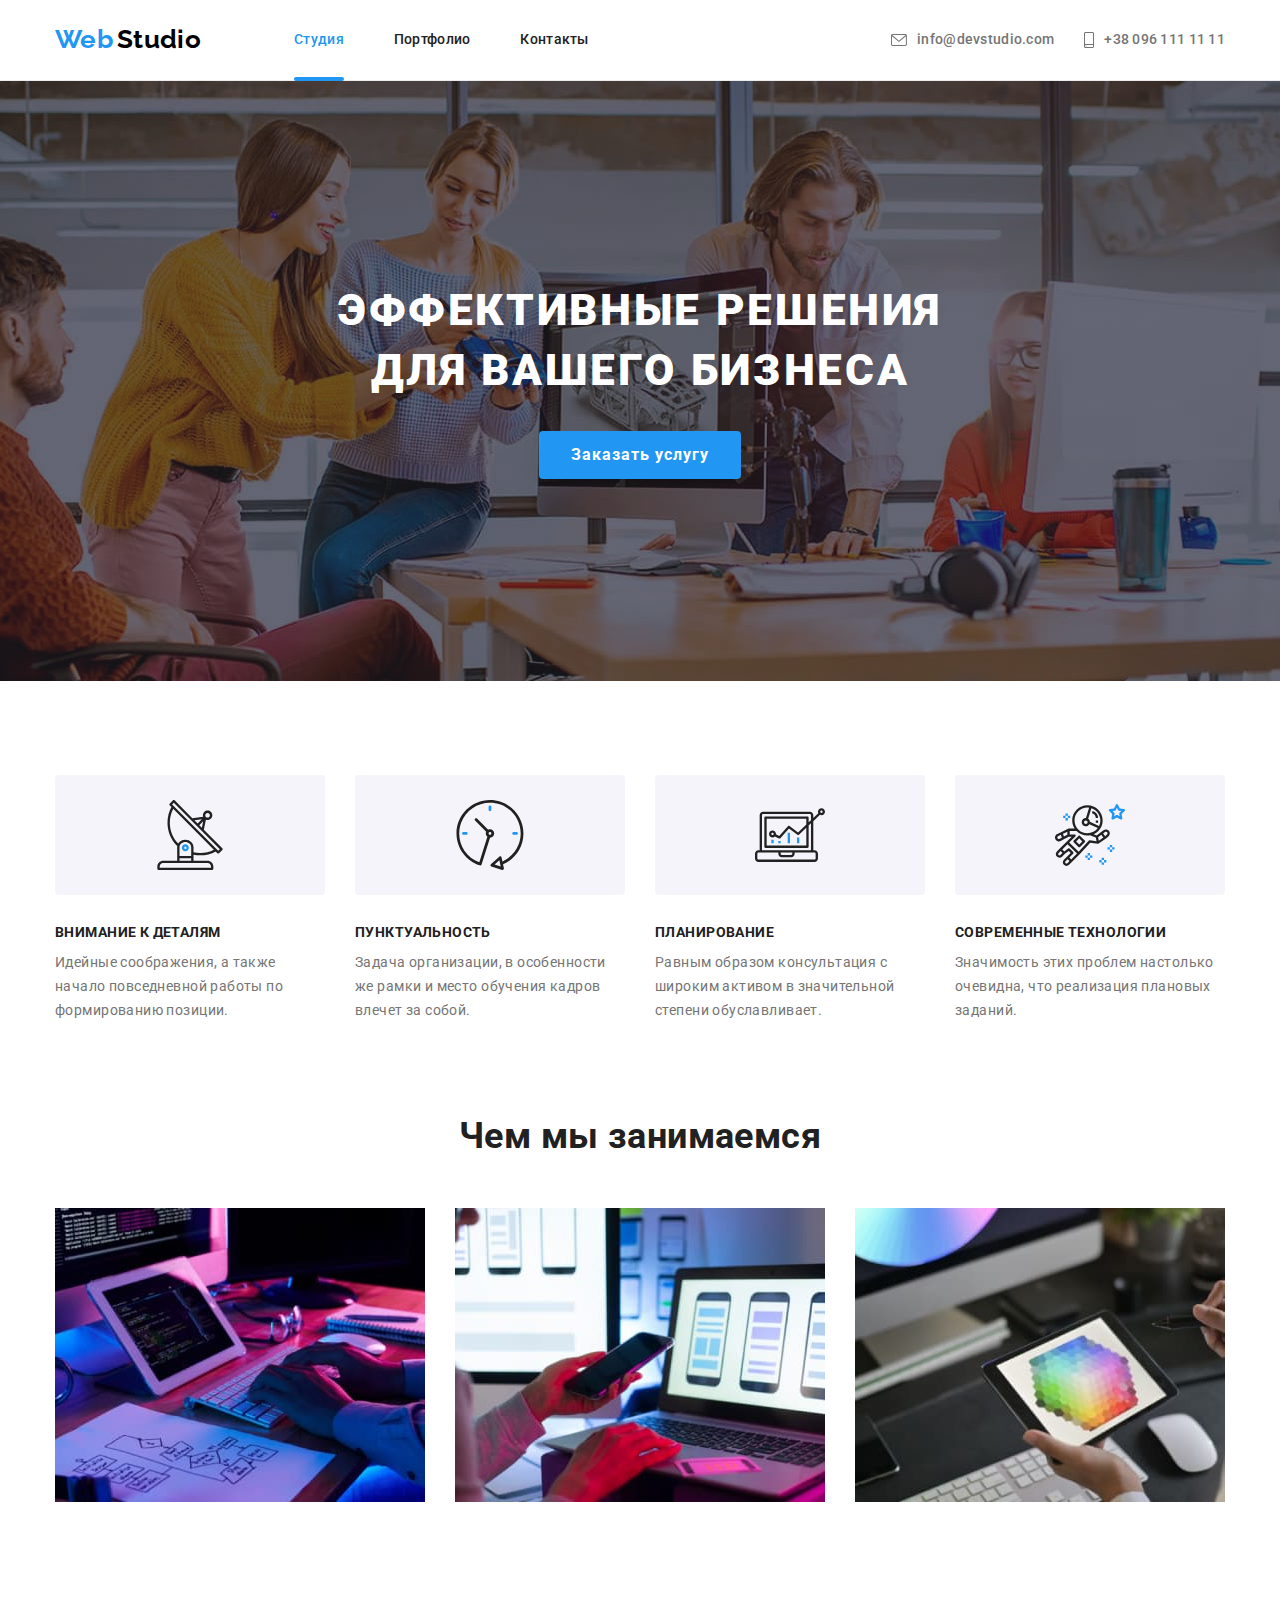
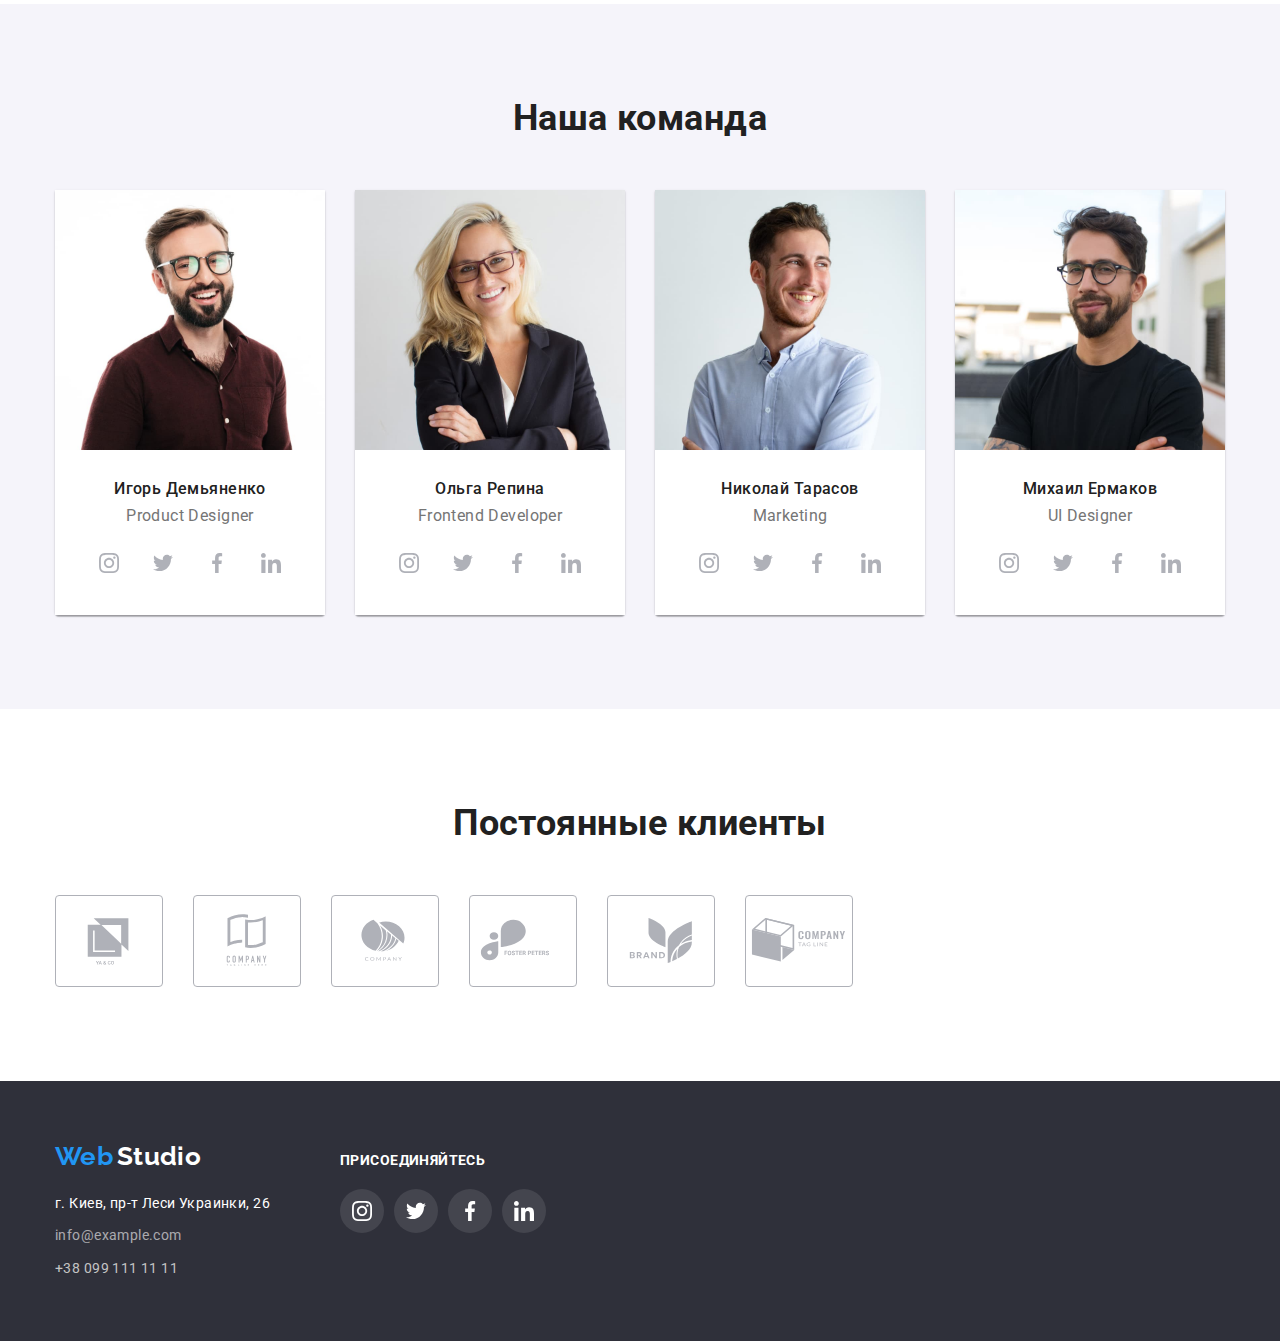
==== index.html @ 7cb58b2f "..." ====
<!DOCTYPE html>
<html lang="ru">
<head>
    <meta charset="UTF-8">
    <meta http-equiv="X-UA-Compatible" content="IE=edge">
    <meta name="viewport" content="width=device-width, initial-scale=1.0">
    <title>Document</title>
    <link href="https://fonts.googleapis.com/css2?family=Raleway:wght@700&family=Roboto:wght@400;500;700;900&display=swap"
    rel="stylesheet"
    />
    <link
    rel="stylesheet"
    href="https://cdnjs.cloudflare.com/ajax/libs/modern-normalize/1.1.0/modern-normalize.min.css"
    />
    <link rel="stylesheet" href="./css/styles.css" />
</head>
<body>
    <header class="page-header">
        <!--Шапка-->
        <div class="container main-nav">
        <a href="/" class="logo">
        <span class="logo-web">Web</span>
        <span class="logo-studio">Studio</span>
        </a>
        <nav class="nav">
            <!-- Навигация на другие страницы -->
            <ul class="navigation list">
                <li class="nav-links"><a href="/" class="nav-site current">Студия</a></li>
                <li class="nav-links"><a href="./portfolio.html" class="nav-site">Портфолио</a></li>
                <li class="nav-links"><a href="" class="nav-site">Контакты</a></li>
            </ul>
        </nav>
        <ul class="contacts list">
            <!--Контакты-->
            <li><a href="mailto:info@devstudio.com" class="contacts-site">
                <svg class="icon-envelope" width="16" height="12">
                    <use href="./images/sprite-icon.svg#icon-envelope-hover"></use>
                </svg>
                info@devstudio.com</a>
            </li>
            <li><a href="tel:+380961111111" class="contacts-number">
                <svg class="icon-smartphone" width="16" height="12"><use href="./images/sprite-icon.svg#icon-smartphone"></use>
                </svg>
                +38 096 111 11 11</a></li>
        </ul>
        </div>
    </header>
  <main class="layout">
  <!--Как заказать услуги-->
<section class="hero overlay">
    <h1 class="hero-title">Эффективные решения <br />
    для вашего бизнеса</h1> 
    <button type="button" class="button-primary" data-modal-open>Заказать услугу</button>
</section>
<div class="backdrop is-hidden" data-modal>
    <div class="modal">
        <button type="button" class="close-button" data-modal-close>
            <svg class="icon-close" width="18" height="18">
                <use href="./images/sprite-icon.svg#icon-close-black"></use>
            </svg>
        </button>
    </div>
</div>
<!--Преимущества-->
<section class="section-box advantages">
    <div class="container">       
    <h2 class="visually-hidden">Наше преимущество</h2>
   <ul class="advantages list">
        <li class="list-advantages">
            <div class="thumb-advantages">
            <svg class="antenna-icon" width="70" height="70">
            <use href="./images/sprite-icon.svg#icon-antenna"></use>
            </svg>
            </div>
            <h3 class="advantages-subtitle">Внимание к деталям</h3>
            <p class="advantages-text">Идейные соображения, а также начало повседневной работы по формированию позиции.</p>
        </li>
        <li class="list-advantages">
            <div class="thumb-advantages">
            <svg class="clock-icon" width="70" height="70">
            <use href="./images/sprite-icon.svg#icon-clock"></use>
            </svg>
            </div>
            <h3 class="advantages-subtitle">Пунктуальность</h3>
            <p class="advantages-text">Задача организации, в особенности же рамки и место обучения кадров влечет за собой.</p>
        </li>
        <li class="list-advantages">
            <div class="thumb-advantages">
            <svg class="diagram-icon" width="70" height="70">
            <use href="./images/sprite-icon.svg#icon-diagram"></use>
            </svg>
            </div>
            <h3 class="advantages-subtitle">Планирование</h3>
            <p class="advantages-text">Равным образом консультация с широким активом в значительной степени обуславливает.</p>
        </li>
        <li class="list-advantages">
            <div class="thumb-advantages">
                <svg class="astronaut-icon" width="70" height="70">
                    <use href="./images/sprite-icon.svg#icon-astronaut"></use>
                </svg>
            </div>
            <h3 class="advantages-subtitle">Современные технологии</h3>
            <p class="advantages-text">Значимость этих проблем настолько очевидна, что реализация плановых заданий.</p>
        </li>
    </ul>
    </div>
</section>
<!--Услуги-->
<section class="section-box presentation">
    <div class="container">
    <h2 class="title-presentation">Чем мы занимаемся</h2>
    <ul class="pictures-presentation list">
        <li class="list-presentation"><img src="./images/box_1.jpg" alt="Верстка" width="370" /></li>
        <li class="list-presentation"><img src="./images/box_2.jpg" alt="Дизайн" width="370" /></li>
        <li class="list-presentation"><img src="./images/box_3.jpg" alt="Разработка" width="370" /></li>
    </ul>
    </div>
</section>
<!--Про команду-->
<section class="section-box teams">
    <div class="container">
        <h2 class="title-presentation">Наша команда</h2>
        <ul class="list teams">
            <li class="bcg-card list">
                <img class="img" src="./images/img.jpg" alt="Product Designer" width="270" />
                <div class="container-teams">
                    <h3 class="subtitle-names">Игорь Демьяненко</h3>
                    <p class="profession">Product Designer</p>
                    <ul class="social-links list">
                        <li>
                            <a href="" class="social-link">
                                <svg class="icon" width="20px" height="20px">
                                    <use href="./images/sprite-icon.svg#icon-instagram"></use>
                                </svg>
                            </a>
                        </li>
                        <li>
                            <a href="" class="social-link">
                                <svg class="icon" width="20px" height="20px">
                                    <use href="./images/sprite-icon.svg#icon-twitter"></use>
                                </svg>
                            </a>
                        </li>
                        <li>
                            <a href="" class="social-link">
                                <svg class="icon" width="20px" height="20px">
                                    <use href="./images/sprite-icon.svg#icon-facebook"></use>
                                </svg>
                            </a>
                        </li>
                        <li>
                            <a href="" class="social-link">
                                <svg class="icon" width="20px" height="20px">
                                    <use href="./images/sprite-icon.svg#icon-linkedin"></use>
                                </svg>
                            </a>
                        </li>
                    </ul>
                </div>
            </li>
            <li class="bcg-card list"><img class="img" src="./images/img-(1).jpg" alt="Frontend Developer"
                    width="270" />
                <div class="container-teams">
                    <h3 class="subtitle-names">Ольга Репина</h3>
                    <p class="profession">Frontend Developer</p>
                    <ul class="social-links list">
                        <li>
                            <a href="" class="social-link">
                                <svg class="icon" width="20px" height="20px">
                                    <use href="./images/sprite-icon.svg#icon-instagram"></use>
                                </svg>
                            </a>
                        </li>
                        <li>
                            <a href="" class="social-link">
                                <svg class="icon" width="20px" height="20px">
                                    <use href="./images/sprite-icon.svg#icon-twitter"></use>
                                </svg>
                            </a>
                        </li>
                        <li>
                            <a href="" class="social-link">
                                <svg class="icon" width="20px" height="20px">
                                    <use href="./images/sprite-icon.svg#icon-facebook"></use>
                                </svg>
                            </a>
                        </li>
                        <li>
                            <a href="" class="social-link">
                                <svg class="icon" width="20px" height="20px">
                                    <use href="./images/sprite-icon.svg#icon-linkedin"></use>
                                </svg>
                            </a>
                        </li>
                    </ul>
                </div>
            </li>
            <li class="bcg-card list"><img class="img" src="./images/img-(2).jpg" alt="Marketing" width="270" />
                <div class="container-teams">
                    <h3 class="subtitle-names">Николай Тарасов</h3>
                    <p class="profession">Marketing</p>
                    <ul class="social-links list">
                        <li>
                            <a href="" class="social-link">
                                <svg class="icon" width="20px" height="20px">
                                    <use href="./images/sprite-icon.svg#icon-instagram"></use>
                                </svg>
                            </a>
                        </li>
                        <li>
                            <a href="" class="social-link">
                                <svg class="icon" width="20px" height="20px">
                                    <use href="./images/sprite-icon.svg#icon-twitter"></use>
                                </svg>
                            </a>
                        </li>
                        <li>
                            <a href="" class="social-link">
                                <svg class="icon" width="20px" height="20px">
                                    <use href="./images/sprite-icon.svg#icon-facebook"></use>
                                </svg>
                            </a>
                        </li>
                        <li>
                            <a href="" class="social-link">
                                <svg class="icon" width="20px" height="20px">
                                    <use href="./images/sprite-icon.svg#icon-linkedin"></use>
                                </svg>
                            </a>
                        </li>
                    </ul>
                </div>
            </li>
            <li class="bcg-card list">
                <img class="img" src="./images/img-(3).jpg" alt="UI Designer" width="270" />
                <div class="container-teams">
                    <h3 class="subtitle-names">Михаил Ермаков</h3>
                    <p class="profession">UI Designer</p>
                    <ul class="social-links list">
                        <li>
                            <a href="" class="social-link">
                                <svg class="icon" width="20px" height="20px">
                                    <use href="./images/sprite-icon.svg#icon-instagram"></use>
                                </svg>
                            </a>
                        </li>
                        <li>
                            <a href="" class="social-link">
                                <svg class="icon" width="20px" height="20px">
                                    <use href="./images/sprite-icon.svg#icon-twitter"></use>
                                </svg>
                            </a>
                        </li>
                        <li>
                            <a href="" class="social-link">
                                <svg class="icon" width="20px" height="20px">
                                    <use href="./images/sprite-icon.svg#icon-facebook"></use>
                                </svg>
                            </a>
                        </li>
                        <li>
                            <a href="" class="social-link">
                                <svg class="icon" width="20px" height="20px">
                                    <use href="./images/sprite-icon.svg#icon-linkedin"></use>
                                </svg>
                            </a>
                        </li>
                    </ul>
                </div>
            </li>
        </ul>
    </div>
</section>
</main> 
<!--Постоянные клиенты-->
<section class="clients">
    <div class="container">
    <h2 class="section-clients title">Постоянные клиенты</h2>
    <ul class="clients-list list">
        <li class="list-clients">
            <a href="" class="clients-link">
                <svg class="icon" width="106" height="60">
                    <use href="./images/sprite-icon.svg#icon-Logo-1"></use>
                </svg>
            </a>
        </li>
        <li class="list-clients">
            <a href="" class="clients-link">
                <svg class="icon" width="106" height="60">
                    <use href="./images/sprite-icon.svg#icon-Logo-2"></use>
                </svg>
            </a>
        </li>
        <li class="list-clients">
            <a href="" class="clients-link">
                <svg class="icon" width="106" height="60">
                <use href="./images/sprite-icon.svg#icon-Logo-3"></use>
                </svg>
            </a>
        </li>
        <li class="list-clients">
            <a href="" class="clients-link">
                <svg class="icon" width="106" height="60">
                    <use href="./images/sprite-icon.svg#icon-Logo-4"></use>
                </svg>
            </a>
        </li>
        <li class="list-clients">
            <a href="" class="clients-link">
                <svg class="icon" width="106" height="60">
                <use href="./images/sprite-icon.svg#icon-Logo-5"></use>
                </svg>
            </a>
        </li>
        <li class="list-clients">
            <a href="" class="clients-link">
                <svg class="icon" width="106" height="60">
                    <use href="./images/sprite-icon.svg#icon-Logo-6"></use>
                </svg>
            </a>
        </li>
    </ul>
    </div>
</section>
<!--Футер-->
  <footer class="footer-section">
      <div class="container footer-joiner">
          <div class="footer-address">
<a href="/" class="logo">
    <span class="logo-web footer">Web</span>
    <span class="logo-studio footer">Studio</span></a>
    <address class="address">
    <ul class="address-list list">
        <li><a href="" class="address-name">г. Киев, пр-т Леси Украинки, 26</a></li>
        <li><a href="mailto:info@example.com" class="address-email">info@example.com</a></li>
        <li><a href="tel:+380991111111" class="address-phone">+38 099 111 11 11</a></li>
    </ul>
</address>
</div>
     <div class="join-footer">
         <span class="join-title">присоединяйтесь</span>
         <ul class="footer-list list">
            <li class="links-footer">
                <a href="" class="footer-links">
                    <svg class="icon-footer" width="20" height="20">
                        <use href="./images/sprite-icon.svg#icon-instagram"></use>
                    </svg>
                </a>
            </li>
            <li class="links-footer">
            <a href="" class="footer-links">
                <svg class="icon-footer twitter" width="20" height="20">
                    <use href="./images/sprite-icon.svg#icon-twitter"></use>
                </svg>
            </a>
            </li>
            <li class="links-footer">
                <a href="" class="footer-links">
                    <svg class="icon-footer" width="20" height="20">
                        <use href="./images/sprite-icon.svg#icon-facebook"></use>
                    </svg>
                </a>
            </li>
            <li class="links-footer">
                <a href="" class="footer-links">
                    <svg class="icon-footer" width="20" height="20">
                        <use href="./images/sprite-icon.svg#icon-linkedin"></use>
                    </svg>
                </a>
            </li>
            <li class="links-footer"></li>
         </ul>
     </div>
    </div>
</footer>
<script src="./js/modal.js"></script>
</body>
</html>
---- css/styles.css ----
/* цвет основного текста #757575 */
/* вторичный цвет текста #212121 */
/* акцент #2196F3 */
/* цвет фона основной #FFFFFF */
/* цвет фона вторичный #F5F4FA */
/*главный цвет иконок #afb1b8;*/
:root {
  --primary-text-color: #757575;
  --title-text-color: #212121;
  --accent-color: #2196f3;
  --primary-white-color: #ffffff;
  --primary-icon-color: #afb1b8;
}
body {
  background-color: var(--primary-white-color);
  color: var(--primary-text-color);
  font-family: Roboto, sans-serif;
  letter-spacing: 0.03em;
  font-size: 14px;
  line-height: 1.7;
}
.list {
  list-style: none;
  padding: 0;
  margin: 0;
}
.visually-hidden {
  position: absolute;
  clip: rect(0 0 0 0);
  width: 1px;
  height: 1px;
  margin: -1px;
}
.container {
  margin-left: auto;
  margin-right: auto;
  padding-left: 15px;
  padding-right: 15px;
  width: 1200px;
}
.page-header,
.page-header.portfolio {
  border-bottom: 1px solid #ececec;
}
/* logo */
.logo {
  text-decoration: none;
}
.logo .logo-web {
  color: var(--accent-color);
  font-family: Raleway, ans-serif;
  font-weight: 700;
  font-size: 26px;
  line-height: 1.19;
}
.logo-studio {
  color: #000000;
  font-family: Raleway, sans-serif;
  font-weight: 700;
  font-size: 26px;
  line-height: 1.19;
}
.logo-studio.footer,
.logo-web.footer {
  display: inline-block;
  margin-bottom: 20px;
}

.logo-studio.footer {
  color: var(--primary-white-color);
  font-family: Raleway;
  font-weight: 700;
  font-size: 26px;
  line-height: 1.19;
}
/* site nav */
.nav-site.current::after {
  content: '';
  display: block;
  position: absolute;
  left: 0;
  bottom: -1px;
  width: 100%;
  height: 4px;
  background-color: var(--accent-color);
  border-radius: 2px;
}
.nav-site.current {
  position: relative;
}
.navigation {
  display: flex;
  margin-left: 93px;
}
.nav-links:not(:last-child) {
  margin-right: 50px;
}

.nav .nav-site {
  color: var(--title-text-color);
  font-weight: 500;
  font-size: 14px;
  line-height: 1.14;
  letter-spacing: 0.02em;
  text-decoration: none;
  transition: color 250ms cubic-bezier(0.4, 0, 0.2, 1);
}
.nav .nav-site:hover,
.nav .nav-site:focus {
  color: var(--accent-color);
}
.nav-site.current,
.nav-site {
  display: block;
  padding-top: 32px;
  padding-bottom: 32px;
  color: var(--accent-color);
}
.container.main-nav {
  display: flex;
  align-items: center;
}
/* contacts list */
.contacts.list {
  display: flex;
  margin-left: auto;
}
.contacts-number {
  margin-left: 30px;
  padding-top: 32px;
  padding-bottom: 32px;
  display: flex;
  justify-content: center;
}
.contacts .contacts-number,
.contacts-site {
  color: var(--primary-text-color);
  font-weight: 500;
  font-size: 14px;
  line-height: 1.14;
  letter-spacing: 0.02em;
  text-decoration: none;
  transition: color 250ms cubic-bezier(0.4, 0, 0.2, 1);
}
.contacts-number:hover,
.contacts-number:focus {
  color: var(--accent-color);
}
.contacts-number:hover .icon-smartphone,
.contacts-number:focus .icon-smartphone {
  fill: var(--accent-color);
}

.contacts .contacts-site {
  display: flex;
  align-items: center;
  color: var(--primary-text-color);
  text-decoration: none;
  padding-top: 32px;
  padding-bottom: 32px;
}
.contacts-site:focus,
.contacts-site:hover {
  color: var(--accent-color);
}
.contacts-site:focus .icon-envelope,
.contacts-site:hover .icon-envelope {
  fill: var(--accent-color);
}
/* btn */
.btn.list {
  display: flex;
  justify-content: center;
  margin-bottom: 50px;
  margin-top: 0;
}
.btn-links:not(:last-child) {
  margin-right: 8px;
}
.button-primary:hover,
.button-primary:focus {
  color: var(--primary-white-color);
  background-color: #188ce8;
}
.button-primary {
  display: inline-block;
  color: var(--primary-white-color);
  background-color: var(--accent-color);
  font-family: inherit;
  border-radius: 4px;
  box-shadow: 0px 4px 4px rgba(0, 0, 0, 0.15);
  padding: 10px 32px;
  min-width: 200px;
  border: transparent;
  letter-spacing: 0.06em;
  font-weight: 700;
  font-size: 16px;
  line-height: 1.8;
  cursor: pointer;
  transition: background-color 250ms cubic-bezier(0.4, 0, 0.2, 1);
}
.btn {
  color: var(--title-text-color);
}
.button-secondary {
  border: none;
  display: inline-block;
  font-weight: 500;
  font-size: 16px;
  line-height: 1.6;
  cursor: pointer;
  font-family: inherit;
  border-radius: 4px;
  padding: 6px 22px;
  min-width: 73px;
  text-align: center;
  transition: background-color 250ms cubic-bezier(0.4, 0, 0.2, 1),
    color 250ms cubic-bezier(0.4, 0, 0.2, 1), box-shadow 250ms cubic-bezier(0.4, 0, 0.2, 1);
}
.button-secondary:hover,
.button-secondary:focus {
  color: var(--primary-white-color);
  background-color: var(--accent-color);
  box-shadow: 0px 3px 1px rgba(0, 0, 0, 0.1), 0px 1px 2px rgba(0, 0, 0, 0.08),
    0px 2px 2px rgba(0, 0, 0, 0.12);
}
/* Portfolio */
.portfolio-thumb {
  position: relative;
  overflow: hidden;
}
.overlay-portfolio {
  position: absolute;
  width: 100%;
  height: 100%;
  background-color: rgba(33, 150, 243, 0.9);
  opacity: 0;
  transform: translateY(100%);
  transition: transform 250ms cubic-bezier(0.4, 0, 0.2, 1);
}
.portfolio-actions {
  display: flex;
  position: absolute;
  width: 322px;
  top: 50%;
  left: 50%;
  transform: translate(-50%, -50%);
  opacity: 0;
}
.portfolio-link:hover .portfolio-actions {
  opacity: 1;
}
.portfolio-link:hover .overlay-portfolio {
  transform: translateY(0);
}
.portfolio-link:hover .overlay-portfolio {
  opacity: 1;
}
.portfolio-text {
  font-size: 18px;
  line-height: 1.56;
  color: var(--primary-white-color);
}
.portfolio.list {
  display: flex;
  flex-wrap: wrap;
  padding: 0;
  margin: 0;
  margin-left: -30px;
  margin-top: -30px;
}
/* calc((100% - кол-во маржинов в строке * значения маржина) / кол-во элементов в строке */
.list-portfolio {
  width: calc ((100% - 60px) / 3);
  margin-left: 30px;
  margin-top: 30px;
  border-bottom: 1px solid #eeeeee;
}
.portfolio-link:hover,
.portfolio-link:focus {
  box-shadow: 0px 1px 1px rgba(0, 0, 0, 0.12), 0px 4px 4px rgba(0, 0, 0, 0.06),
    1px 4px 6px rgba(0, 0, 0, 0.16);
}
.portfolio-title {
  font-weight: 700;
  font-size: 18px;
  line-height: 2;
  letter-spacing: 0.06em;
  margin-top: 0;
  margin-bottom: 4px;
}
.portfolio-subtitle {
  font-size: 16px;
  line-height: 1.8;
  margin: 0;
}
.portfolio-link {
  display: block;
  text-decoration: none;
  transition: box-shadow 250ms cubic-bezier(0.4, 0, 0.2, 1);
}

/* Hero */
.hero {
  text-align: center;
  padding-top: 200px;
  padding-bottom: 200px;
  padding-right: 0;
  padding-left: 0;
  background-color: rgba(47, 48, 58, 1);
}
.hero.overlay {
  height: 600px;
  max-width: 1600px;
  margin-left: auto;
  margin-right: auto;
  background-size: cover;
  background-repeat: no-repeat;
  background-position: center;
  background-image: linear-gradient(to right, rgba(47, 48, 58, 0.4), rgba(47, 48, 58, 0.4)),
    url(../images/Img-\(14\).jpg);
}

.hero-title {
  margin-top: 0;
  margin-bottom: 30px;
  color: var(--primary-white-color);
  font-weight: 900;
  font-size: 44px;
  line-height: 1.36;
  text-align: center;
  letter-spacing: 0.06em;
  text-transform: uppercase;
}
/* section titles */
.advantages-subtitle,
.title-presentation,
.title-presentation,
.subtitle-names,
.btn-darken,
.portfolio-title,
.section-clients.title {
  color: var(--title-text-color);
}
.section-box.advantages {
  padding-top: 94px;
  padding-bottom: 94px;
}
.section-box.presentation {
  padding-top: 0;
  padding-bottom: 94px;
}
.section-box.portfolio {
  padding-top: 94px;
  padding-bottom: 94px;
  margin: 0;
}
.title-presentation {
  font-weight: 700;
  font-size: 36px;
  line-height: 1.16;
  text-align: center;
  margin-top: 0;
  margin-bottom: 50px;
}
/* Наше преимущество секция - заголовки */
.advantages-subtitle {
  margin-top: 0px;
  margin-bottom: 10px;
  font-weight: 700;
  font-size: 14px;
  line-height: 1.14;
  text-transform: uppercase;
}
/* Наше преимущество - текс */
.advantages-text {
  font-size: 14px;
  line-height: 1.7;
  margin-top: 0;
  margin-bottom: 0;
}
.advantages.list {
  display: flex;
}
.list-advantages {
  width: 270px;
}
.thumb-advantages {
  display: flex;
  justify-content: center;
  align-items: center;
  height: 120px;
  background-color: #f5f4fa;
  margin-bottom: 30px;
  border-radius: 4px;
}
/*.list-advantages.antenna::before {
  display: block;
  content: '';
  height: 120px;
  margin-bottom: 30px;
  background-repeat: no-repeat;
  background-position: center;
  background-color: #f5f4fa;
} */
.icon-envelope {
  margin-right: 10px;
  fill: var(--primary-text-color);
  transition: fill 250ms cubic-bezier(0.4, 0, 0.2, 1);
}
.icon-smartphone {
  margin-right: 10px;
  fill: var(--primary-text-color);
  width: 10px;
  height: 16px;
  transition: fill 250ms cubic-bezier(0.4, 0, 0.2, 1);
}
.social-links {
  display: flex;
  justify-content: space-between;
  margin-right: auto;
  margin-left: auto;
  width: 206px;
  background-color: var(--primary-white-color);
}
.social-link {
  display: flex;
  height: 44px;
  width: 44px;
  justify-content: center;
  align-items: center;
  border-radius: 50%;
  transition: background-color 250ms cubic-bezier(0.4, 0, 0.2, 1);
}
.social-link .icon {
  fill: var(--primary-icon-color);
}
.social-link:hover,
.social-link:focus {
  border-radius: 50%;
  background-color: var(--accent-color);
}
.social-link:hover .icon,
.social-link:focus .icon {
  fill: var(--primary-white-color);
}
.list-advantages:not(:last-child) {
  margin-right: 30px;
}
/* section-box presentation */
.pictures-presentation.list {
  display: flex;
}
.list-presentation {
  width: 370px;
}
.list-presentation:not(:last-child) {
  margin-right: 30px;
}
/* section-box teams */
.list.teams {
  display: flex;
}
.bcg-card {
  width: 270px;
}
.bcg-card.list {
  box-shadow: 0px 1px 3px rgba(0, 0, 0, 0.12), 0px 1px 1px rgba(0, 0, 0, 0.14),
    0px 2px 1px rgba(0, 0, 0, 0.2);
  border-radius: 0px 0px 4px 4px;
  width: calc((100% - 90px) / 4);
}
.bcg-card:not(:last-child) {
  margin-right: 30px;
}
.img {
  display: block;
  max-width: 100%;
  height: auto;
}
.img-portfolio {
  display: block;
  max-width: 100%;
  height: auto;
}
.section-box.teams {
  background-color: #f5f4fa;
  padding-top: 94px;
  padding-bottom: 94px;
}
.subtitle-names {
  font-weight: 500;
  font-size: 16px;
  line-height: 1.1;
  margin-top: 0;
  margin-bottom: 10px;
}
.profession {
  font-size: 16px;
  line-height: 1.1;
  margin-top: 0;
}
.container-teams {
  text-align: center;
  padding-top: 30px;
  padding-bottom: 30px;
  background-color: var(--primary-white-color);
}
/* Clients section*/
.clients {
  padding-top: 94px;
  padding-bottom: 94px;
}
.section-clients.title {
  font-weight: 700;
  font-size: 36px;
  line-height: 1.16;
  text-align: center;
  margin-top: 0;
  margin-bottom: 50px;
}
.clients-list {
  display: flex;
}
.list-clients {
  width: calc((100%-150px) / 6);
  height: 92px;
}
.list-clients:not(:last-child) {
  margin-right: 30px;
}
.clients-link {
  display: flex;
  justify-content: center;
  align-items: center;
  border: 1px solid var(--primary-icon-color);
  border-radius: 4px;
  width: 100%;
  height: 100%;
  color: var(--primary-icon-color);
  transition: border 250ms cubic-bezier(0.4, 0, 0.2, 1);
}

.clients-link:focus,
.clients-link:hover {
  border: 1px solid var(--accent-color);
}
.clients-link:focus .icon,
.clients-link:hover .icon {
  fill: var(--accent-color);
}
.icon {
  fill: var(--primary-icon-color);
  transition: fill 250ms cubic-bezier(0.4, 0, 0.2, 1);
}
.container-portfolio {
  margin-right: auto;
  padding-top: 20px;
  padding-bottom: 20px;
  padding-right: 24px;
  padding-left: 24px;
  border-right: 1px solid #eeeeee;
  border-left: 1px solid #eeeeee;
}
.portfolio-subtitle {
  color: var(--primary-text-color);
  margin: 0;
}

/* Footer */
.footer-section {
  background-color: #2f303a;
  padding-bottom: 60px;
  padding-top: 60px;
}
.address-name {
  display: inline-block;
  color: var(--primary-white-color);
  font-style: normal;
  text-decoration: none;
  margin-bottom: 9px;
}
.address-email {
  display: inline-block;
  color: rgba(255, 255, 255, 0.6);
  font-style: normal;
  text-decoration: none;
  margin-bottom: 9px;
  transition: color 250ms cubic-bezier(0.4, 0, 0.2, 1);
}
.address-phone {
  color: #c4c4c4;
  font-style: normal;
  text-decoration: none;
  transition: color 250ms cubic-bezier(0.4, 0, 0.2, 1);
}
.address-email:hover,
.address-email:focus {
  color: var(--accent-color);
}
.address-phone:hover,
.address-phone:focus {
  color: var(--accent-color);
}
.join-footer {
  margin-left: 70px;
}
.join-title {
  display: inline-block;
  font-weight: 700;
  font-size: 14px;
  line-height: 1.14;
  text-transform: uppercase;
  color: var(--primary-white-color);
  margin-bottom: 20px;
  margin-top: 0;
  padding: 0;
}
.footer-list {
  display: flex;
  justify-content: space-between;
  margin-right: auto;
  margin-left: auto;
  width: 206px;
}

.footer-links {
  display: flex;
  justify-content: center;
  align-items: center;
  background-color: rgba(255, 255, 255, 0.1);
  border-radius: 50%;
  height: 44px;
  width: 44px;
  transition: background-color 250ms cubic-bezier(0.4, 0, 0.2, 1);
}
.container.footer-joiner {
  display: flex;
  align-items: baseline;
}
.links-footer {
  margin-right: 10px;
}
.links-footer:not(:last-child) {
  margin-right: 10px;
}
.icon-footer {
  fill: var(--primary-white-color);
}
.footer-links:hover,
.footer-links:focus {
  background-color: var(--accent-color);
}
.backdrop {
  position: fixed;
  top: 0;
  left: 0;
  width: 100%;
  height: 100%;
  background-color: rgba(0, 0, 0, 0.2);
}
.backdrop.is-hidden {
  opacity: 0;
  pointer-events: none;
}
.modal {
  position: absolute;
  top: 50%;
  left: 50%;
  transform: translate(-50%, -50%);
  min-height: 581px;
  min-width: 528px;
  background-color: var(--primary-white-color);
  box-shadow: 0px 1px 3px rgba(0, 0, 0, 0.12), 0px 1px 1px rgba(0, 0, 0, 0.14),
    0px 2px 1px rgba(0, 0, 0, 0.2);
  border-radius: 4px;
}
.close-button {
  display: flex;
  justify-content: center;
  align-items: center;
  position: absolute;
  top: 8px;
  right: 8px;
  border-radius: 50%;
  width: 30px;
  height: 30px;
  background-color: var(--primary-white-color);
  border: 1px solid rgba(0, 0, 0, 0.1);
  cursor: pointer;
}
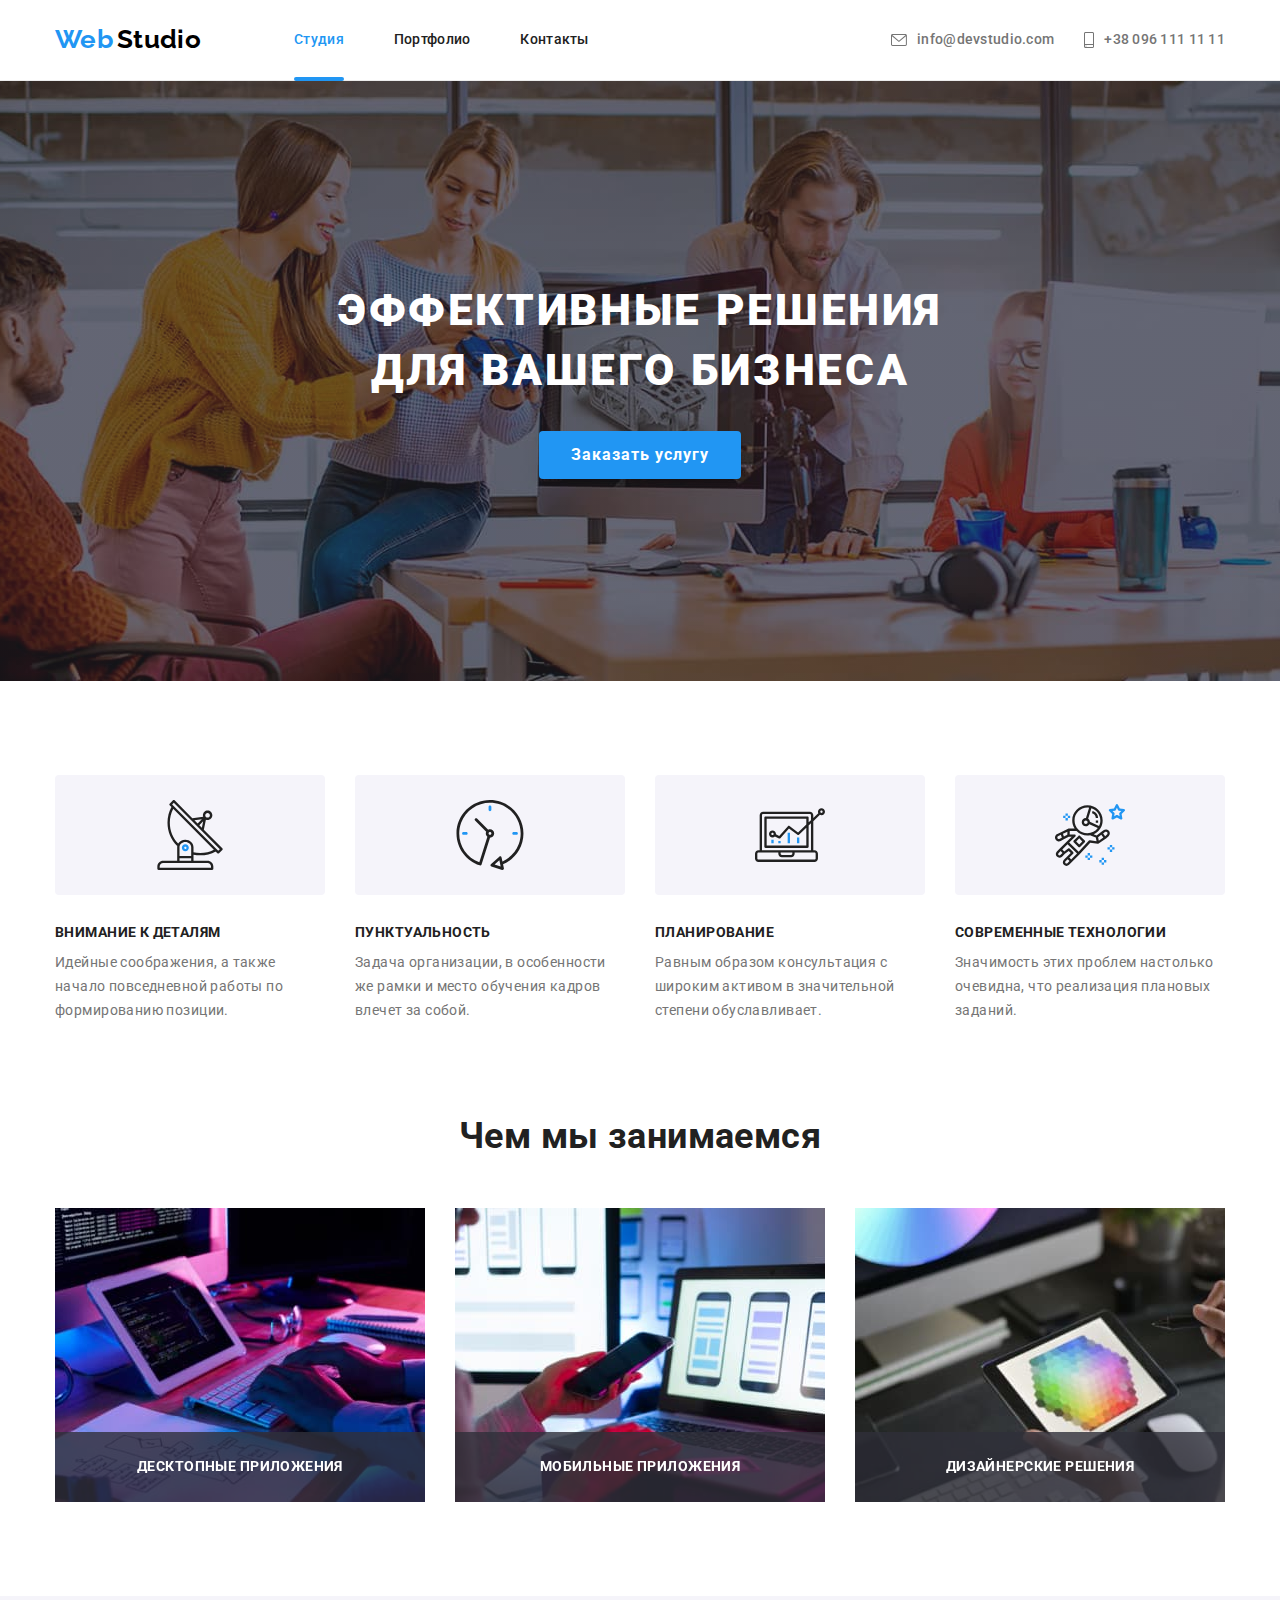
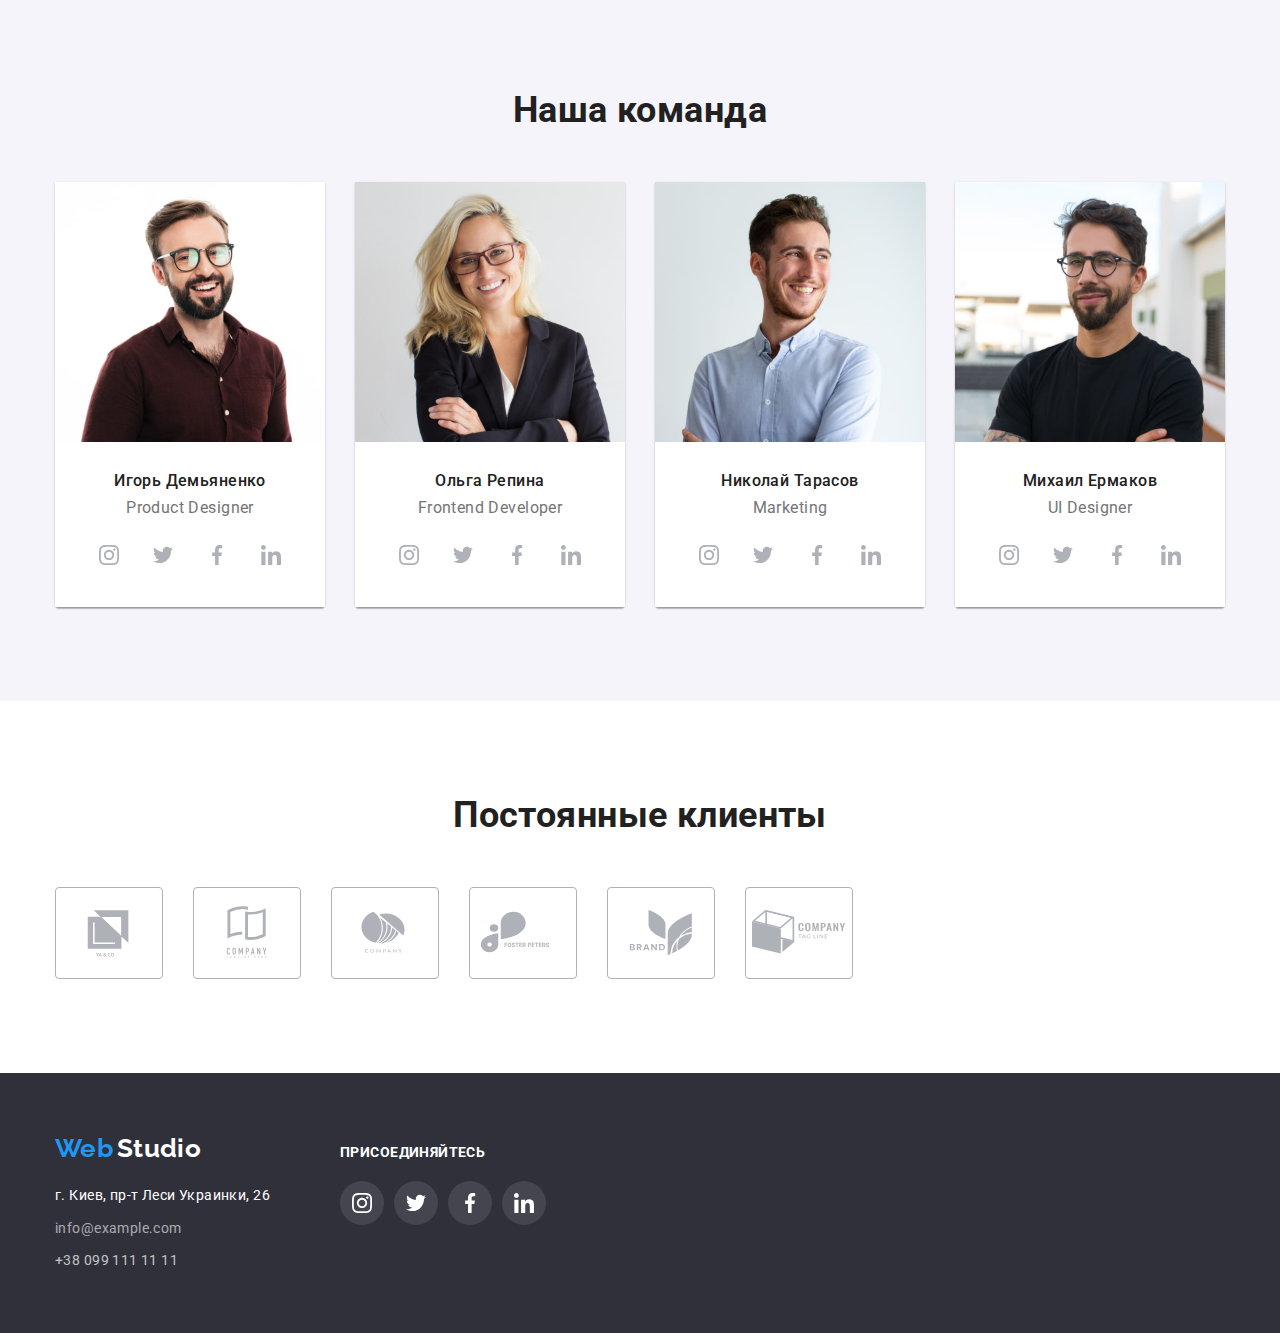
==== commit fae0ba32: "HW5" ====
--- a/index.html
+++ b/index.html
@@ -110,9 +110,26 @@
     <div class="container">
     <h2 class="title-presentation">Чем мы занимаемся</h2>
     <ul class="pictures-presentation list">
-        <li class="list-presentation"><img src="./images/box_1.jpg" alt="Верстка" width="370" /></li>
-        <li class="list-presentation"><img src="./images/box_2.jpg" alt="Дизайн" width="370" /></li>
-        <li class="list-presentation"><img src="./images/box_3.jpg" alt="Разработка" width="370" /></li>
+        <li class="list-presentation">
+            <div class="presentation-thumb">
+            <img src="./images/box_1.jpg" alt="Верстка" width="370" class="img" />
+            <div class="presentation-overlay"><p class="text-presentation">Десктопные приложения</p></div>
+        </div>
+        </li>
+        <li class="list-presentation">
+            <div class="presentation-thumb">
+            <img src="./images/box_2.jpg" alt="Дизайн" width="370" class="img" />
+        <div class="presentation-overlay">
+            <p class="text-presentation">Мобильные приложения</p>
+        </div>
+        </div></li>
+        <li class="list-presentation">
+            <div class="presentation-thumb">
+            <img src="./images/box_3.jpg" alt="Разработка" width="370" class="img" />
+        <div class="presentation-overlay">
+            <p class="text-presentation">Дизайнерские решения</p>
+        </div>
+        </div></li>
     </ul>
     </div>
 </section>
--- a/css/styles.css
+++ b/css/styles.css
@@ -231,12 +231,15 @@
 }
 .overlay-portfolio {
   position: absolute;
+  top: 0;
+  left: 0;
   width: 100%;
   height: 100%;
   background-color: rgba(33, 150, 243, 0.9);
   opacity: 0;
   transform: translateY(100%);
-  transition: transform 250ms cubic-bezier(0.4, 0, 0.2, 1);
+  transition: transform 250ms cubic-bezier(0.4, 0, 0.2, 1),
+    opacity 250ms cubic-bezier(0.4, 0, 0.2, 1);
 }
 .portfolio-actions {
   display: flex;
@@ -246,6 +249,7 @@
   left: 50%;
   transform: translate(-50%, -50%);
   opacity: 0;
+  transition: opacity 250ms cubic-bezier(0.4, 0, 0.2, 1);
 }
 .portfolio-link:hover .portfolio-actions {
   opacity: 1;
@@ -448,6 +452,28 @@
   margin-right: 30px;
 }
 /* section-box presentation */
+.presentation-thumb {
+  position: relative;
+}
+.presentation-overlay {
+  display: flex;
+  justify-content: center;
+  align-items: center;
+  position: absolute;
+  bottom: 0;
+  width: 100%;
+  height: 70px;
+  background-color: rgba(47, 48, 58, 0.8);
+}
+.text-presentation {
+  color: rgba(255, 255, 255, 1);
+  font-weight: 700;
+  font-size: 14px;
+  line-height: 1.14;
+  margin: 0;
+  text-transform: uppercase;
+  text-align: center;
+}
 .pictures-presentation.list {
   display: flex;
 }
@@ -658,22 +684,28 @@
   width: 100%;
   height: 100%;
   background-color: rgba(0, 0, 0, 0.2);
+  opacity: 1;
+  transition: opacity 250ms cubic-bezier(0.4, 0, 0.2, 1);
 }
 .backdrop.is-hidden {
   opacity: 0;
   pointer-events: none;
+}
+.backdrop.is-hidden .modal {
+  transform: translate(-50%, -50%) scale(1.1);
 }
 .modal {
   position: absolute;
   top: 50%;
   left: 50%;
-  transform: translate(-50%, -50%);
   min-height: 581px;
   min-width: 528px;
   background-color: var(--primary-white-color);
   box-shadow: 0px 1px 3px rgba(0, 0, 0, 0.12), 0px 1px 1px rgba(0, 0, 0, 0.14),
     0px 2px 1px rgba(0, 0, 0, 0.2);
   border-radius: 4px;
+  transform: translate(-50%, -50%) scale(1);
+  transition: transform 250ms cubic-bezier(0.4, 0, 0.2, 1);
 }
 .close-button {
   display: flex;
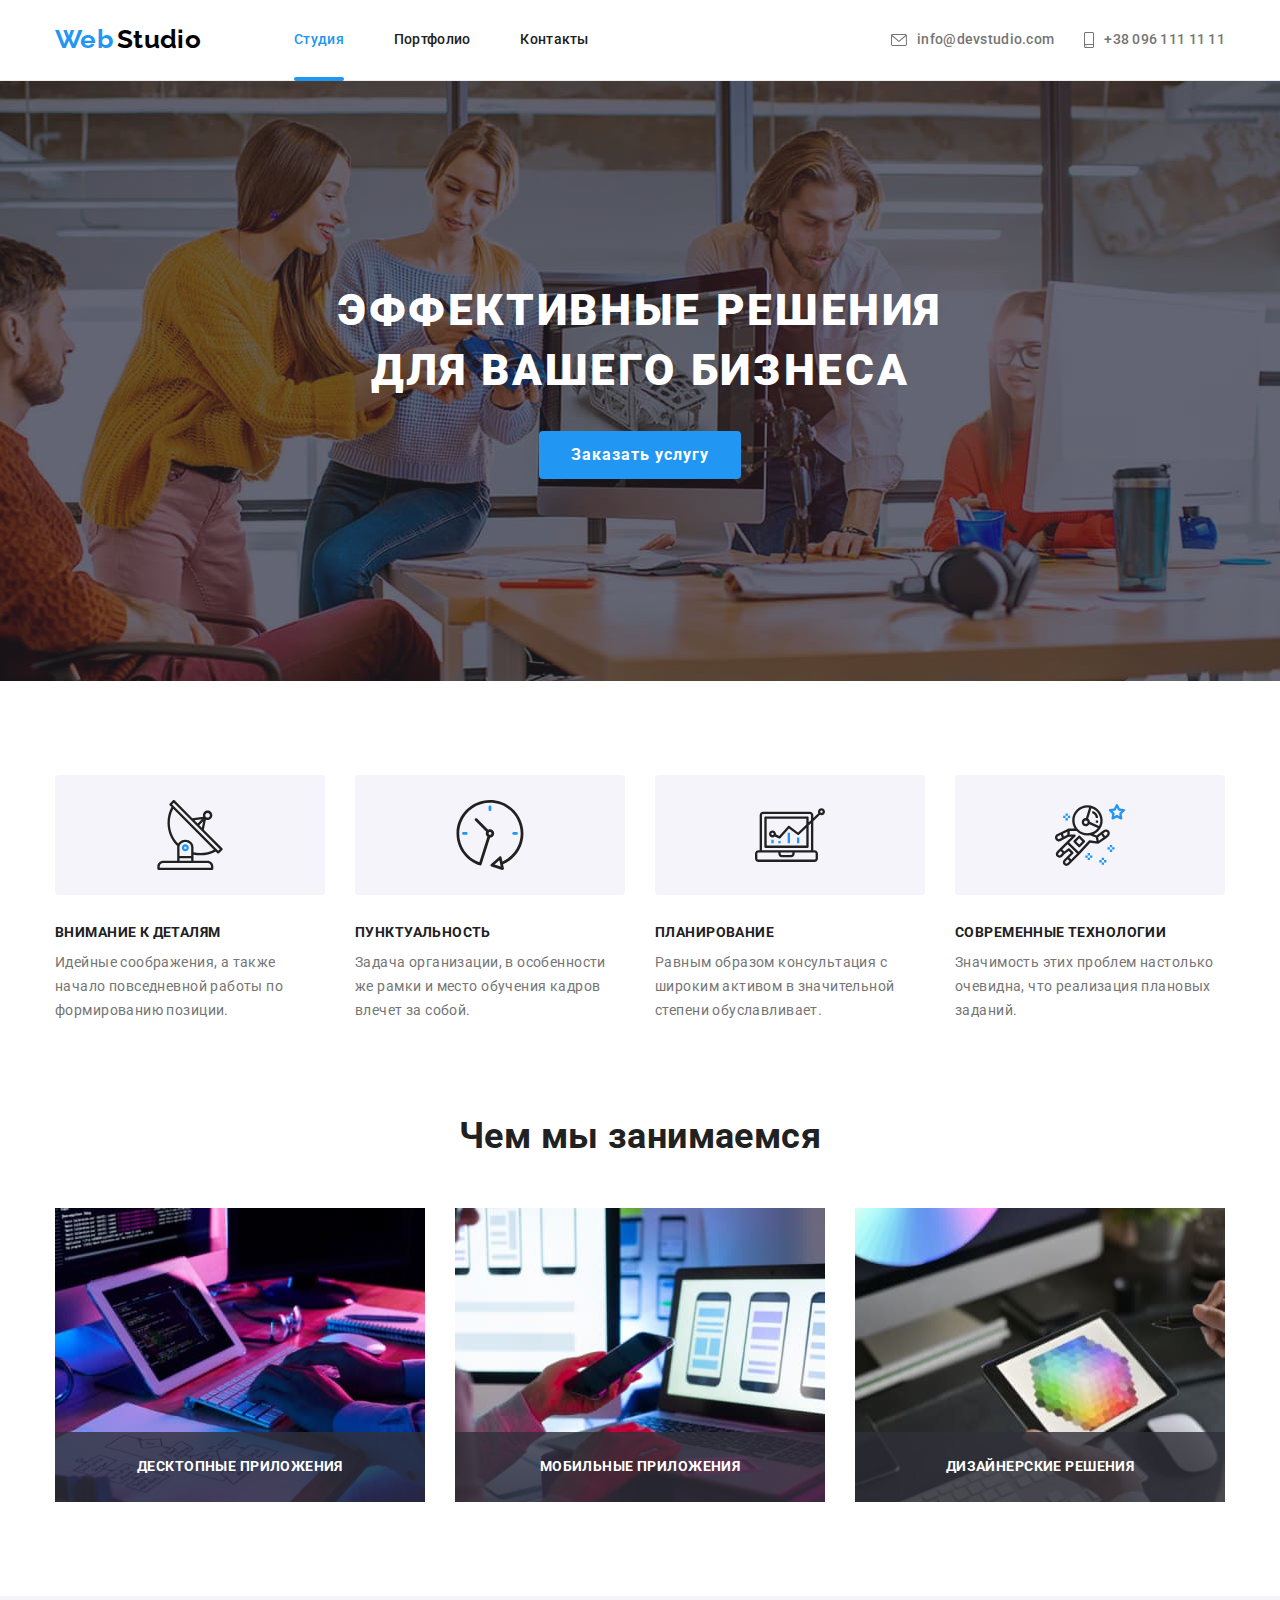
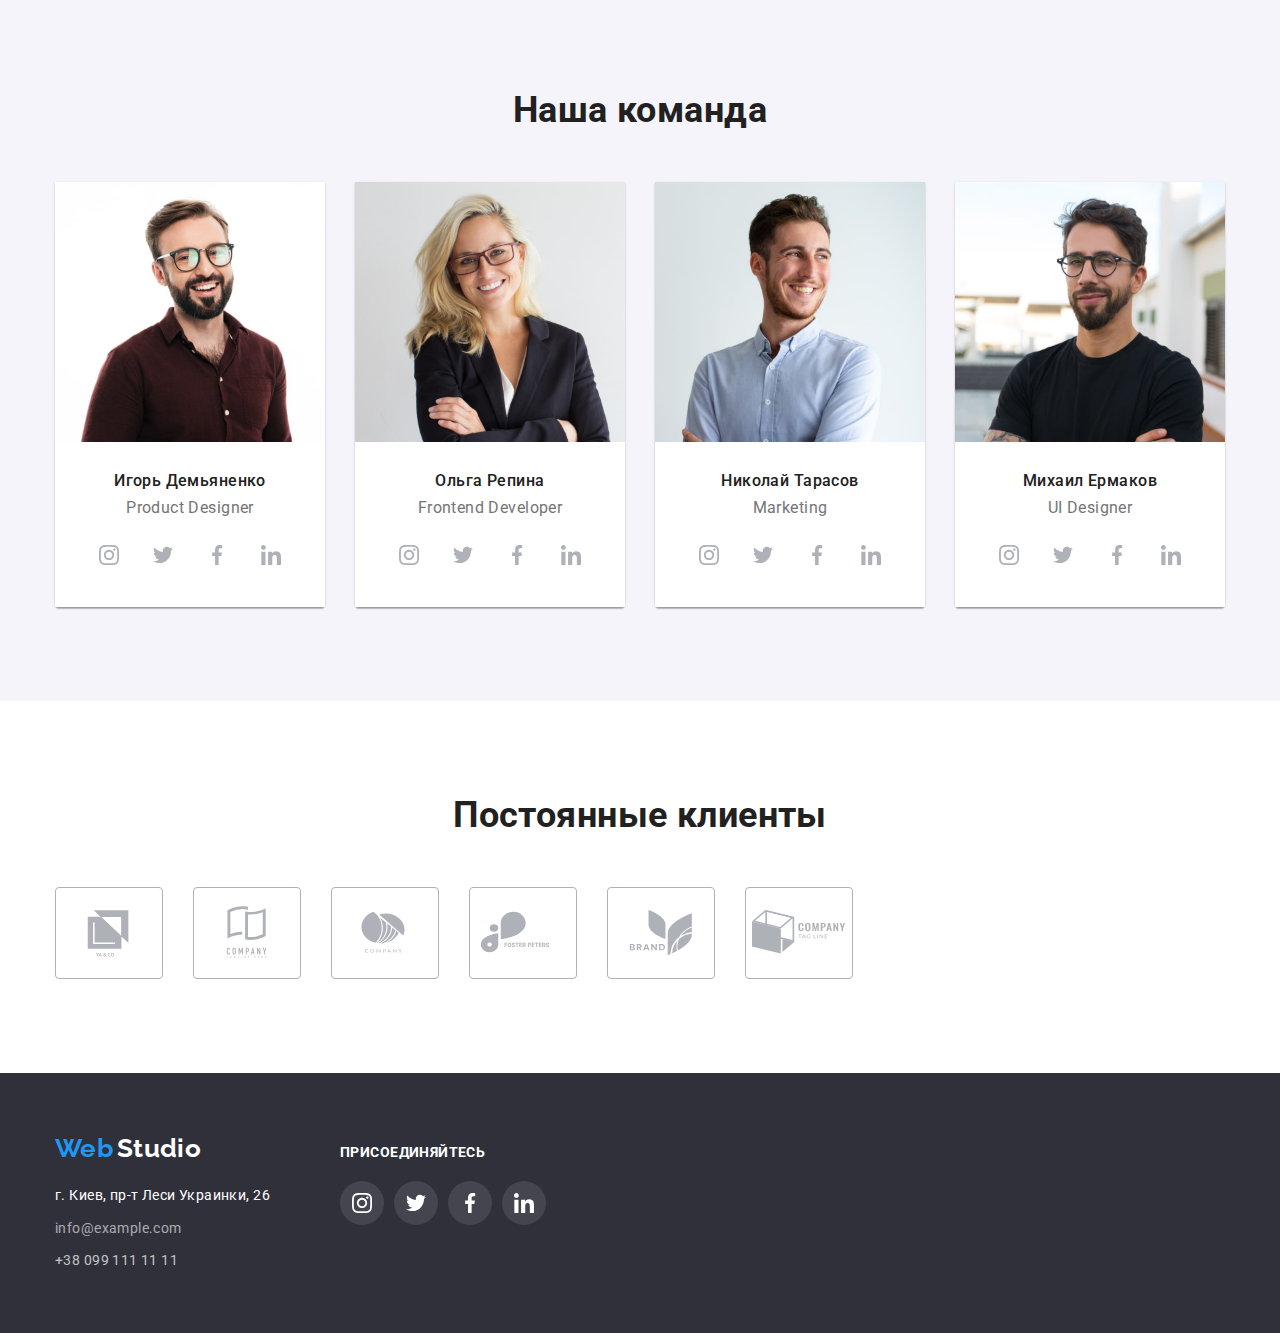
==== commit 69ecd830: "добавлена анимация" ====
--- a/index.html
+++ b/index.html
@@ -52,14 +52,7 @@
     для вашего бизнеса</h1> 
     <button type="button" class="button-primary" data-modal-open>Заказать услугу</button>
 </section>
-<div class="backdrop is-hidden" data-modal>
-    <div class="modal">
-        <button type="button" class="close-button" data-modal-close>
-            <svg class="icon-close" width="18" height="18">
-                <use href="./images/sprite-icon.svg#icon-close-black"></use>
-            </svg>
-        </button>
-    </div>
+
 </div>
 <!--Преимущества-->
 <section class="section-box advantages">
@@ -390,6 +383,14 @@
      </div>
     </div>
 </footer>
+<div class="backdrop is-hidden" data-modal>
+    <div class="modal">
+        <button type="button" class="close-button" data-modal-close>
+            <svg class="icon-close" width="18" height="18">
+                <use href="./images/sprite-icon.svg#icon-close-black"></use>
+            </svg>
+        </button>
+    </div>
 <script src="./js/modal.js"></script>
 </body>
 </html>
--- a/css/styles.css
+++ b/css/styles.css
@@ -181,6 +181,7 @@
 .button-primary:focus {
   color: var(--primary-white-color);
   background-color: #188ce8;
+  box-shadow: 0px 4px 4px rgba(0, 0, 0, 0.15);
 }
 .button-primary {
   display: inline-block;
@@ -188,7 +189,6 @@
   background-color: var(--accent-color);
   font-family: inherit;
   border-radius: 4px;
-  box-shadow: 0px 4px 4px rgba(0, 0, 0, 0.15);
   padding: 10px 32px;
   min-width: 200px;
   border: transparent;
@@ -197,7 +197,8 @@
   font-size: 16px;
   line-height: 1.8;
   cursor: pointer;
-  transition: background-color 250ms cubic-bezier(0.4, 0, 0.2, 1);
+  transition: background-color 250ms cubic-bezier(0.4, 0, 0.2, 1),
+    color 250ms cubic-bezier(0.4, 0, 0.2, 1), box-shadow 250ms cubic-bezier(0.4, 0, 0.2, 1);
 }
 .btn {
   color: var(--title-text-color);
@@ -251,13 +252,16 @@
   opacity: 0;
   transition: opacity 250ms cubic-bezier(0.4, 0, 0.2, 1);
 }
-.portfolio-link:hover .portfolio-actions {
+.portfolio-link:hover .portfolio-actions,
+.portfolio-link:focus .portfolio-actions {
   opacity: 1;
 }
-.portfolio-link:hover .overlay-portfolio {
+.portfolio-link:hover .overlay-portfolio,
+.portfolio-link:focus .overlay-portfolio {
   transform: translateY(0);
 }
-.portfolio-link:hover .overlay-portfolio {
+.portfolio-link:hover .overlay-portfolio,
+.portfolio-link:focus .overlay-portfolio {
   opacity: 1;
 }
 .portfolio-text {
@@ -434,7 +438,8 @@
   justify-content: center;
   align-items: center;
   border-radius: 50%;
-  transition: background-color 250ms cubic-bezier(0.4, 0, 0.2, 1);
+  transition: background-color 250ms cubic-bezier(0.4, 0, 0.2, 1),
+    border-radius 250ms cubic-bezier(0.4, 0, 0.2, 1);
 }
 .social-link .icon {
   fill: var(--primary-icon-color);
